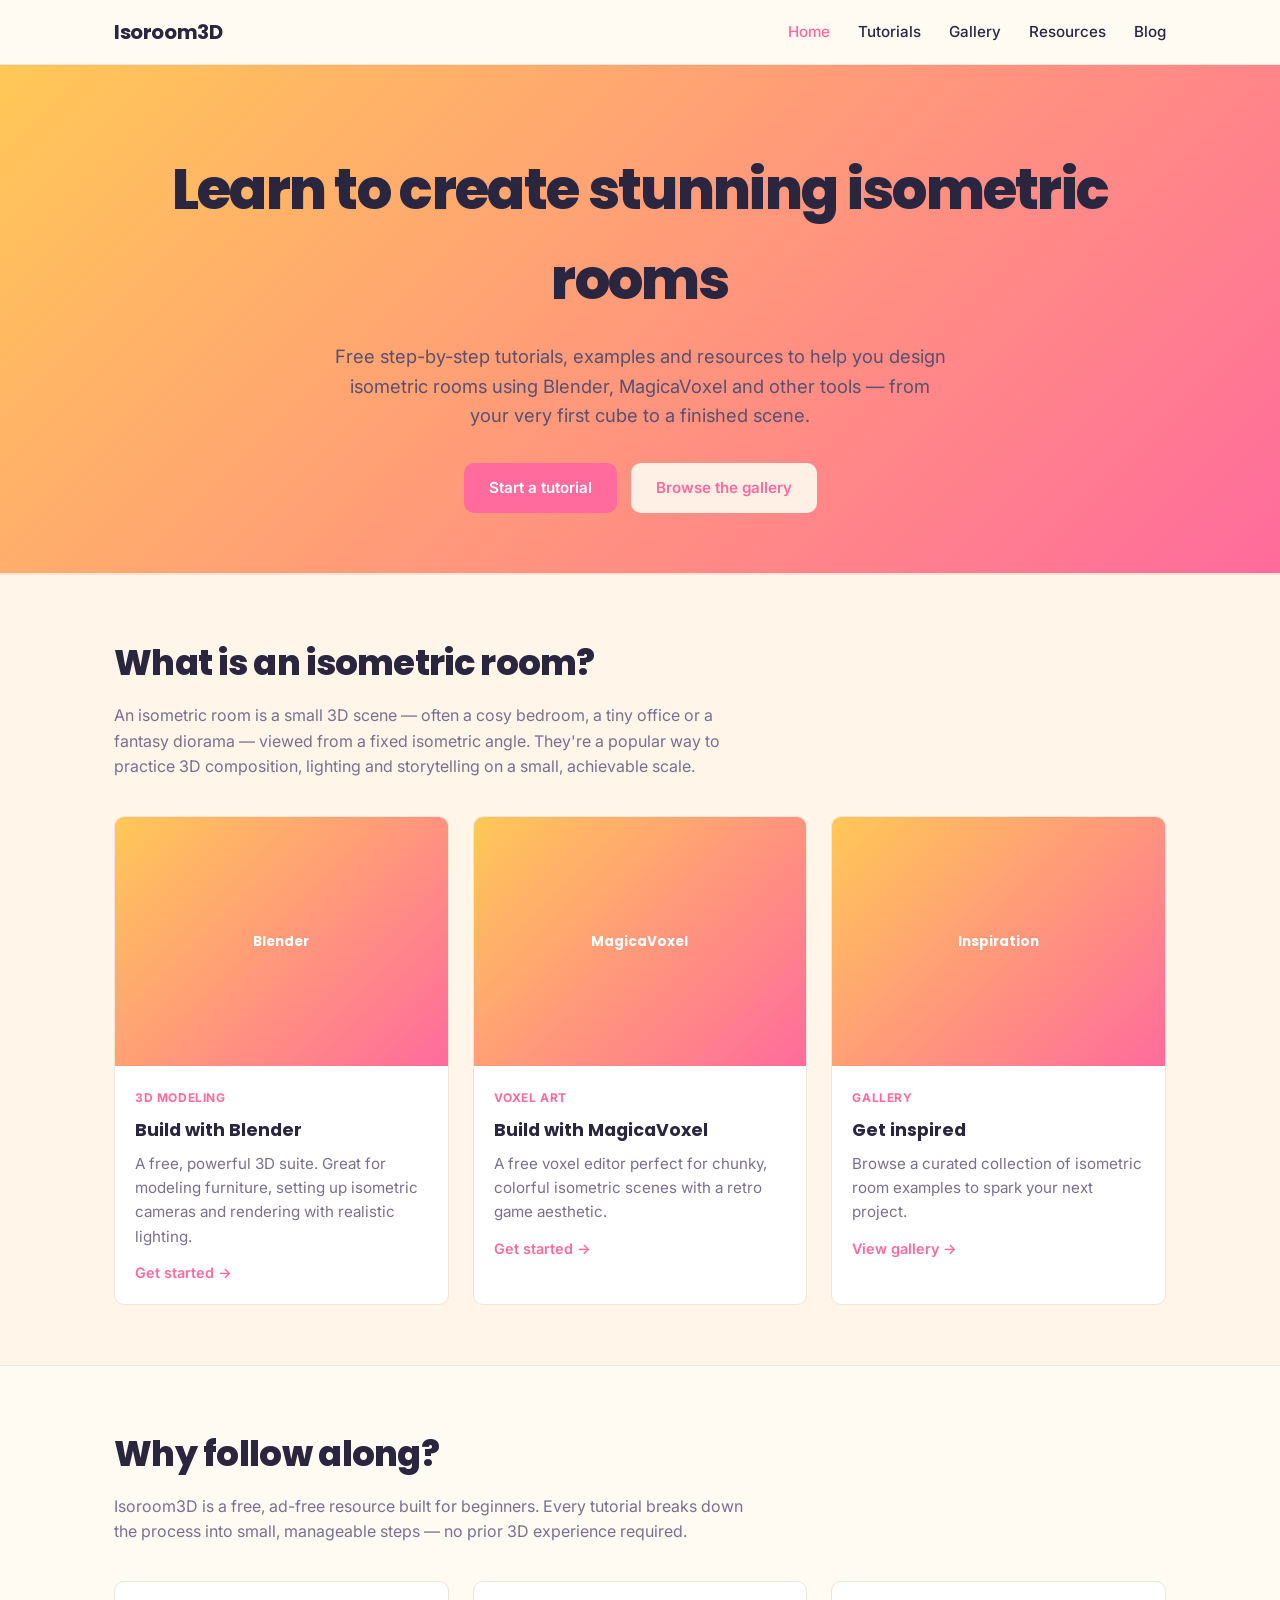
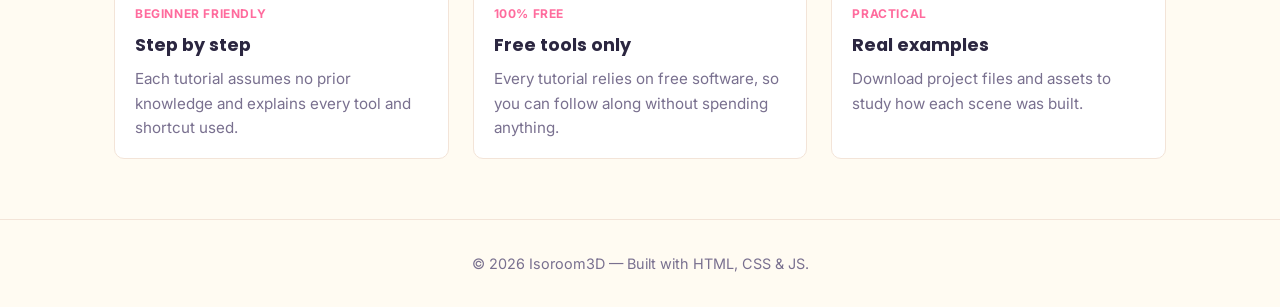
==== index.html @ b2b66908 "Initial commit: Isoroom3D static site" ====
<!DOCTYPE html>
<html lang="en">
<head>
  <meta charset="UTF-8" />
  <meta name="viewport" content="width=device-width, initial-scale=1.0" />
  <title>Isoroom3D - Learn to create isometric rooms</title>
  <meta name="description" content="Learn how to create beautiful isometric rooms using Blender, MagicaVoxel and other tools. Free tutorials, examples and resources." />
  <link rel="stylesheet" href="css/style.css" />
</head>
<body>

  <header class="site-header">
    <nav class="nav">
      <a href="index.html" class="nav__logo">Isoroom3D</a>
      <button class="nav__toggle" aria-label="Toggle navigation">&#9776;</button>
      <ul class="nav__links">
        <li><a href="index.html" class="active">Home</a></li>
        <li><a href="tutorials/index.html">Tutorials</a></li>
        <li><a href="gallery.html">Gallery</a></li>
        <li><a href="resources.html">Resources</a></li>
        <li><a href="blog.html">Blog</a></li>
      </ul>
    </nav>
  </header>

  <main>
    <section class="hero">
      <div class="container">
        <h1>Learn to create stunning isometric rooms</h1>
        <p>
          Free step-by-step tutorials, examples and resources to help you design
          isometric rooms using Blender, MagicaVoxel and other tools &mdash; from
          your very first cube to a finished scene.
        </p>
        <div class="hero__actions">
          <a href="tutorials/index.html" class="btn btn--primary">Start a tutorial</a>
          <a href="gallery.html" class="btn btn--secondary">Browse the gallery</a>
        </div>
      </div>
    </section>

    <section class="section section--alt">
      <div class="container">
        <h2>What is an isometric room?</h2>
        <p class="section__intro">
          An isometric room is a small 3D scene &mdash; often a cosy bedroom, a tiny
          office or a fantasy diorama &mdash; viewed from a fixed isometric angle.
          They're a popular way to practice 3D composition, lighting and storytelling
          on a small, achievable scale.
        </p>
        <div class="grid">
          <div class="card">
            <div class="card__media">Blender</div>
            <div class="card__body">
              <span class="card__tag">3D Modeling</span>
              <h3>Build with Blender</h3>
              <p>A free, powerful 3D suite. Great for modeling furniture, setting up isometric cameras and rendering with realistic lighting.</p>
              <a href="tutorials/blender-getting-started.html" class="card__link">Get started &rarr;</a>
            </div>
          </div>
          <div class="card">
            <div class="card__media">MagicaVoxel</div>
            <div class="card__body">
              <span class="card__tag">Voxel Art</span>
              <h3>Build with MagicaVoxel</h3>
              <p>A free voxel editor perfect for chunky, colorful isometric scenes with a retro game aesthetic.</p>
              <a href="tutorials/magicavoxel-getting-started.html" class="card__link">Get started &rarr;</a>
            </div>
          </div>
          <div class="card">
            <div class="card__media">Inspiration</div>
            <div class="card__body">
              <span class="card__tag">Gallery</span>
              <h3>Get inspired</h3>
              <p>Browse a curated collection of isometric room examples to spark your next project.</p>
              <a href="gallery.html" class="card__link">View gallery &rarr;</a>
            </div>
          </div>
        </div>
      </div>
    </section>

    <section class="section">
      <div class="container">
        <h2>Why follow along?</h2>
        <p class="section__intro">
          Isoroom3D is a free, ad-free resource built for beginners. Every tutorial
          breaks down the process into small, manageable steps &mdash; no prior 3D
          experience required.
        </p>
        <div class="grid">
          <div class="card">
            <div class="card__body">
              <span class="card__tag">Beginner friendly</span>
              <h3>Step by step</h3>
              <p>Each tutorial assumes no prior knowledge and explains every tool and shortcut used.</p>
            </div>
          </div>
          <div class="card">
            <div class="card__body">
              <span class="card__tag">100% free</span>
              <h3>Free tools only</h3>
              <p>Every tutorial relies on free software, so you can follow along without spending anything.</p>
            </div>
          </div>
          <div class="card">
            <div class="card__body">
              <span class="card__tag">Practical</span>
              <h3>Real examples</h3>
              <p>Download project files and assets to study how each scene was built.</p>
            </div>
          </div>
        </div>
      </div>
    </section>
  </main>

  <footer class="site-footer">
    <div class="container">
      <p>&copy; 2026 Isoroom3D &mdash; Built with HTML, CSS &amp; JS.</p>
    </div>
  </footer>

  <script src="js/main.js"></script>
</body>
</html>
---- css/style.css ----
/* ===========================================
   Isoroom3D - Main Stylesheet
   Minimalist, clean design
   =========================================== */

@import url('https://fonts.googleapis.com/css2?family=Poppins:wght@600;700;800&family=Inter:wght@400;500;600;700&display=swap');

:root {
  --color-bg: #fffbf2;
  --color-text: #2b2640;
  --color-text-muted: #79708f;
  --color-accent: #ff6b9d;
  --color-accent-2: #ffc857;
  --color-gradient: linear-gradient(135deg, #ffc857, #ff6b9d);
  --color-accent-light: #fff0e5;
  --color-border: #f3e4d8;
  --max-width: 1100px;
  --radius: 10px;
  --font-main: 'Inter', -apple-system, BlinkMacSystemFont, 'Segoe UI', Roboto, sans-serif;
  --font-heading: 'Poppins', var(--font-main);
}

* {
  margin: 0;
  padding: 0;
  box-sizing: border-box;
}

html {
  scroll-behavior: smooth;
}

body {
  font-family: var(--font-main);
  color: var(--color-text);
  background-color: var(--color-bg);
  line-height: 1.6;
  -webkit-font-smoothing: antialiased;
}

a {
  color: var(--color-accent);
  text-decoration: none;
}

h1, h2, h3, h4, h5, h6 {
  font-family: var(--font-heading);
}

a:hover {
  text-decoration: underline;
}

img {
  max-width: 100%;
  display: block;
}

/* Layout helpers */
.container {
  max-width: var(--max-width);
  margin: 0 auto;
  padding: 0 24px;
}

/* ===========================================
   Header / Navigation
   =========================================== */
.site-header {
  border-bottom: 1px solid var(--color-border);
  position: sticky;
  top: 0;
  background: rgba(255, 251, 242, 0.9);
  backdrop-filter: blur(6px);
  z-index: 100;
}

.nav {
  display: flex;
  align-items: center;
  justify-content: space-between;
  padding: 16px 24px;
  max-width: var(--max-width);
  margin: 0 auto;
}

.nav__logo {
  font-weight: 700;
  font-size: 1.25rem;
  color: var(--color-text);
  letter-spacing: -0.02em;
}

.nav__logo:hover {
  text-decoration: none;
}

.nav__links {
  display: flex;
  gap: 28px;
  list-style: none;
}

.nav__links a {
  color: var(--color-text);
  font-weight: 500;
  font-size: 0.95rem;
}

.nav__links a:hover,
.nav__links a.active {
  color: var(--color-accent);
  text-decoration: none;
}

.nav__logo {
  font-family: var(--font-heading);
}

.nav__toggle {
  display: none;
  background: none;
  border: none;
  font-size: 1.5rem;
  cursor: pointer;
  color: var(--color-text);
}

@media (max-width: 720px) {
  .nav__toggle {
    display: block;
  }

  .nav__links {
    display: none;
    position: absolute;
    top: 100%;
    left: 0;
    right: 0;
    background: var(--color-bg);
    flex-direction: column;
    gap: 0;
    border-bottom: 1px solid var(--color-border);
  }

  .nav__links.is-open {
    display: flex;
  }

  .nav__links a {
    padding: 14px 24px;
    border-top: 1px solid var(--color-border);
  }
}

/* ===========================================
   Hero
   =========================================== */
.hero {
  padding: 80px 0 60px;
  text-align: center;
  background: var(--color-gradient);
  border-bottom: 1px solid var(--color-border);
}

.hero h1 {
  font-size: clamp(2.2rem, 5vw, 3.5rem);
  font-weight: 800;
  letter-spacing: -0.03em;
  margin-bottom: 18px;
}

.hero p {
  font-size: 1.15rem;
  color: #5a4f6e;
  max-width: 620px;
  margin: 0 auto 32px;
}

.hero__actions {
  display: flex;
  gap: 14px;
  justify-content: center;
  flex-wrap: wrap;
}

/* ===========================================
   Buttons
   =========================================== */
.btn {
  display: inline-block;
  padding: 12px 24px;
  border-radius: var(--radius);
  font-weight: 600;
  font-size: 0.95rem;
  transition: all 0.15s ease;
  border: 1px solid transparent;
}

.btn:hover {
  text-decoration: none;
}

.btn--primary {
  background: var(--color-accent);
  color: #fff;
}

.btn--primary:hover {
  background: #ff4f8c;
  box-shadow: 0 10px 24px -12px rgba(255, 107, 157, 0.6);
}

.btn--secondary {
  background: var(--color-accent-light);
  color: var(--color-accent);
}

.btn--secondary:hover {
  background: #ffe2cf;
}

/* ===========================================
   Sections
   =========================================== */
.section {
  padding: 60px 0;
}

.section--alt {
  background: #fff5e8;
  border-top: 1px solid var(--color-border);
  border-bottom: 1px solid var(--color-border);
}

.section h2 {
  font-size: clamp(1.6rem, 3vw, 2.2rem);
  font-weight: 800;
  letter-spacing: -0.02em;
  margin-bottom: 12px;
}

.section__intro {
  color: var(--color-text-muted);
  max-width: 640px;
  margin-bottom: 36px;
}

/* ===========================================
   Cards grid
   =========================================== */
.grid {
  display: grid;
  grid-template-columns: repeat(auto-fit, minmax(260px, 1fr));
  gap: 24px;
}

.card {
  border: 1px solid var(--color-border);
  border-radius: var(--radius);
  overflow: hidden;
  transition: transform 0.15s ease, box-shadow 0.15s ease;
  background: #fff;
}

.card:hover {
  transform: translateY(-3px);
  box-shadow: 0 12px 24px -16px rgba(255, 107, 157, 0.35);
}

.card__media {
  aspect-ratio: 4 / 3;
  background: var(--color-gradient);
  display: flex;
  align-items: center;
  justify-content: center;
  color: #fff;
  font-size: 0.85rem;
  font-weight: 700;
  font-family: var(--font-heading);
  text-align: center;
}

.card__body {
  padding: 18px 20px;
}

.card__tag {
  display: inline-block;
  font-size: 0.75rem;
  font-weight: 700;
  text-transform: uppercase;
  letter-spacing: 0.05em;
  color: var(--color-accent);
  margin-bottom: 8px;
}

.card__body h3 {
  font-size: 1.1rem;
  margin-bottom: 8px;
}

.card__body p {
  color: var(--color-text-muted);
  font-size: 0.95rem;
}

.card__link {
  display: inline-block;
  margin-top: 12px;
  font-weight: 600;
  font-size: 0.9rem;
}

/* ===========================================
   Tutorial / article content
   =========================================== */
.article {
  padding: 50px 0 80px;
}

.article__header {
  margin-bottom: 32px;
}

.article__header h1 {
  font-size: clamp(1.8rem, 4vw, 2.6rem);
  font-weight: 800;
  letter-spacing: -0.02em;
  margin-bottom: 10px;
}

.article__meta {
  color: var(--color-text-muted);
  font-size: 0.9rem;
}

.article__body h2 {
  font-size: 1.4rem;
  margin: 36px 0 12px;
}

.article__body h3 {
  font-size: 1.15rem;
  margin: 24px 0 10px;
}

.article__body p {
  margin-bottom: 16px;
}

.article__body ul,
.article__body ol {
  margin: 0 0 16px 24px;
}

.article__body li {
  margin-bottom: 6px;
}

.article__body img {
  border-radius: var(--radius);
  border: 1px solid var(--color-border);
  margin: 16px 0;
}

.article__body pre {
  background: #f7f1e8;
  border: 1px solid var(--color-border);
  border-radius: var(--radius);
  padding: 16px;
  overflow-x: auto;
  font-size: 0.85rem;
  margin: 16px 0;
}

.article__body code {
  background: #f7f1e8;
  padding: 2px 6px;
  border-radius: 4px;
  font-size: 0.9em;
}

.callout {
  background: var(--color-accent-light);
  border-left: 4px solid var(--color-accent-2);
  border-radius: var(--radius);
  padding: 16px 20px;
  margin: 20px 0;
  font-size: 0.95rem;
}

/* ===========================================
   Resource list
   =========================================== */
.resource-list {
  list-style: none;
  display: flex;
  flex-direction: column;
  gap: 14px;
}

.resource-list li {
  border: 1px solid var(--color-border);
  border-radius: var(--radius);
  padding: 16px 20px;
}

.resource-list h3 {
  font-size: 1rem;
  margin-bottom: 4px;
}

.resource-list p {
  color: var(--color-text-muted);
  font-size: 0.9rem;
}

/* ===========================================
   Footer
   =========================================== */
.site-footer {
  border-top: 1px solid var(--color-border);
  padding: 32px 0;
  text-align: center;
  color: var(--color-text-muted);
  font-size: 0.9rem;
}

.site-footer a {
  color: var(--color-text-muted);
}
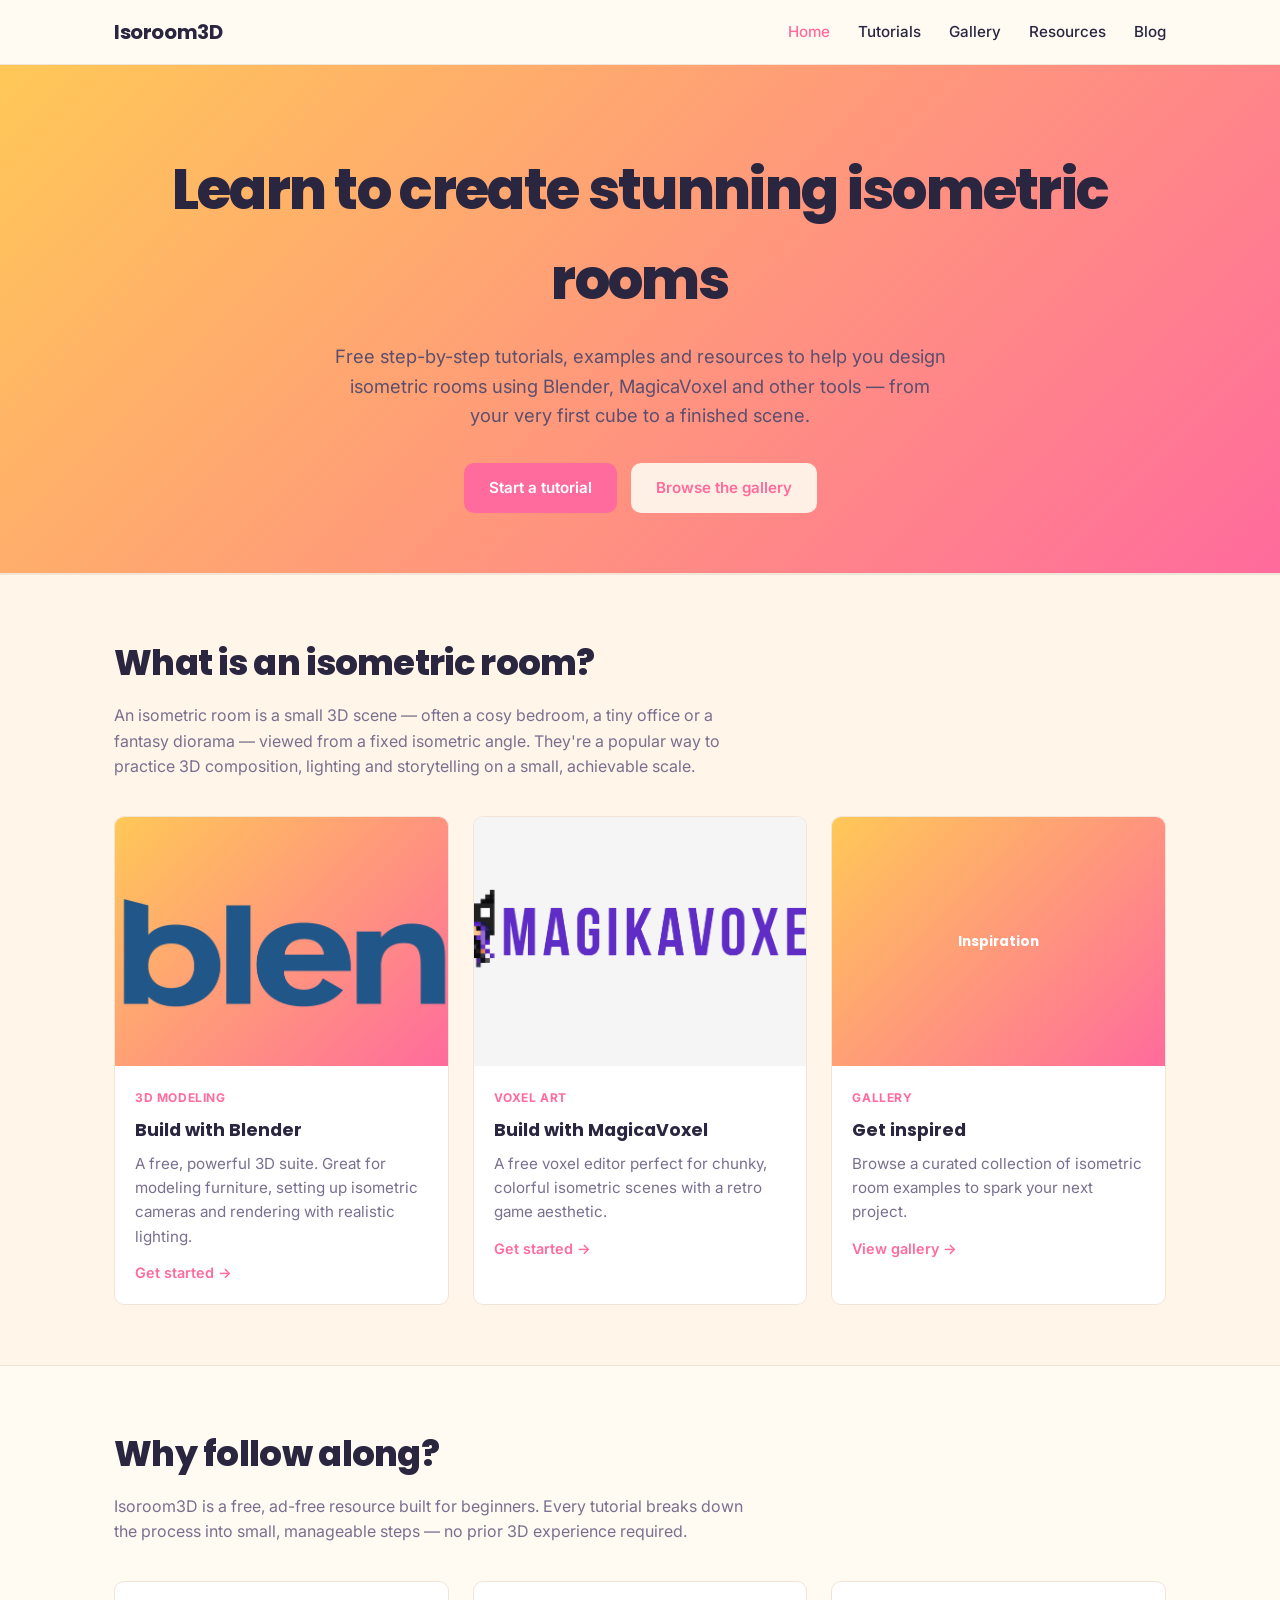
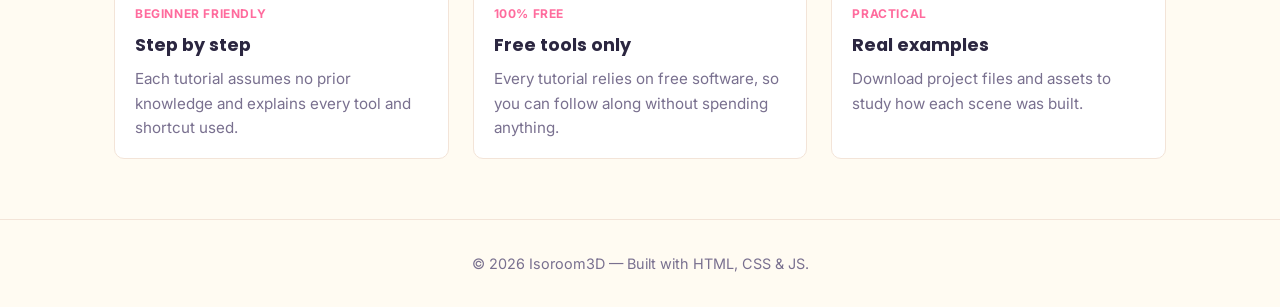
==== commit 1a7c0392: "Replace Blender/MagicaVoxel card text with logo images on homepage" ====
--- a/index.html
+++ b/index.html
@@ -50,7 +50,9 @@
         </p>
         <div class="grid">
           <div class="card">
-            <div class="card__media">Blender</div>
+            <div class="card__media">
+              <img src="images/home-blender.png" alt="Blender logo" loading="lazy" />
+            </div>
             <div class="card__body">
               <span class="card__tag">3D Modeling</span>
               <h3>Build with Blender</h3>
@@ -59,7 +61,9 @@
             </div>
           </div>
           <div class="card">
-            <div class="card__media">MagicaVoxel</div>
+            <div class="card__media">
+              <img src="images/home-magicavoxel.png" alt="MagicaVoxel logo" loading="lazy" />
+            </div>
             <div class="card__body">
               <span class="card__tag">Voxel Art</span>
               <h3>Build with MagicaVoxel</h3>
--- a/css/style.css
+++ b/css/style.css
@@ -48,7 +48,7 @@
 }
 
 a:hover {
-  text-decoration: underline;
+  color: #ff4f8c;
 }
 
 img {
@@ -256,11 +256,14 @@
 }
 
 .card {
+  display: block;
   border: 1px solid var(--color-border);
   border-radius: var(--radius);
   overflow: hidden;
   transition: transform 0.15s ease, box-shadow 0.15s ease;
   background: #fff;
+  color: inherit;
+  text-decoration: none;
 }
 
 .card:hover {
@@ -279,6 +282,20 @@
   font-weight: 700;
   font-family: var(--font-heading);
   text-align: center;
+  overflow: hidden;
+}
+
+.card__media img {
+  width: 100%;
+  height: 100%;
+  object-fit: cover;
+}
+
+.card__credit {
+  display: block;
+  margin-top: 8px;
+  color: var(--color-text-muted);
+  font-size: 0.8rem;
 }
 
 .card__body {
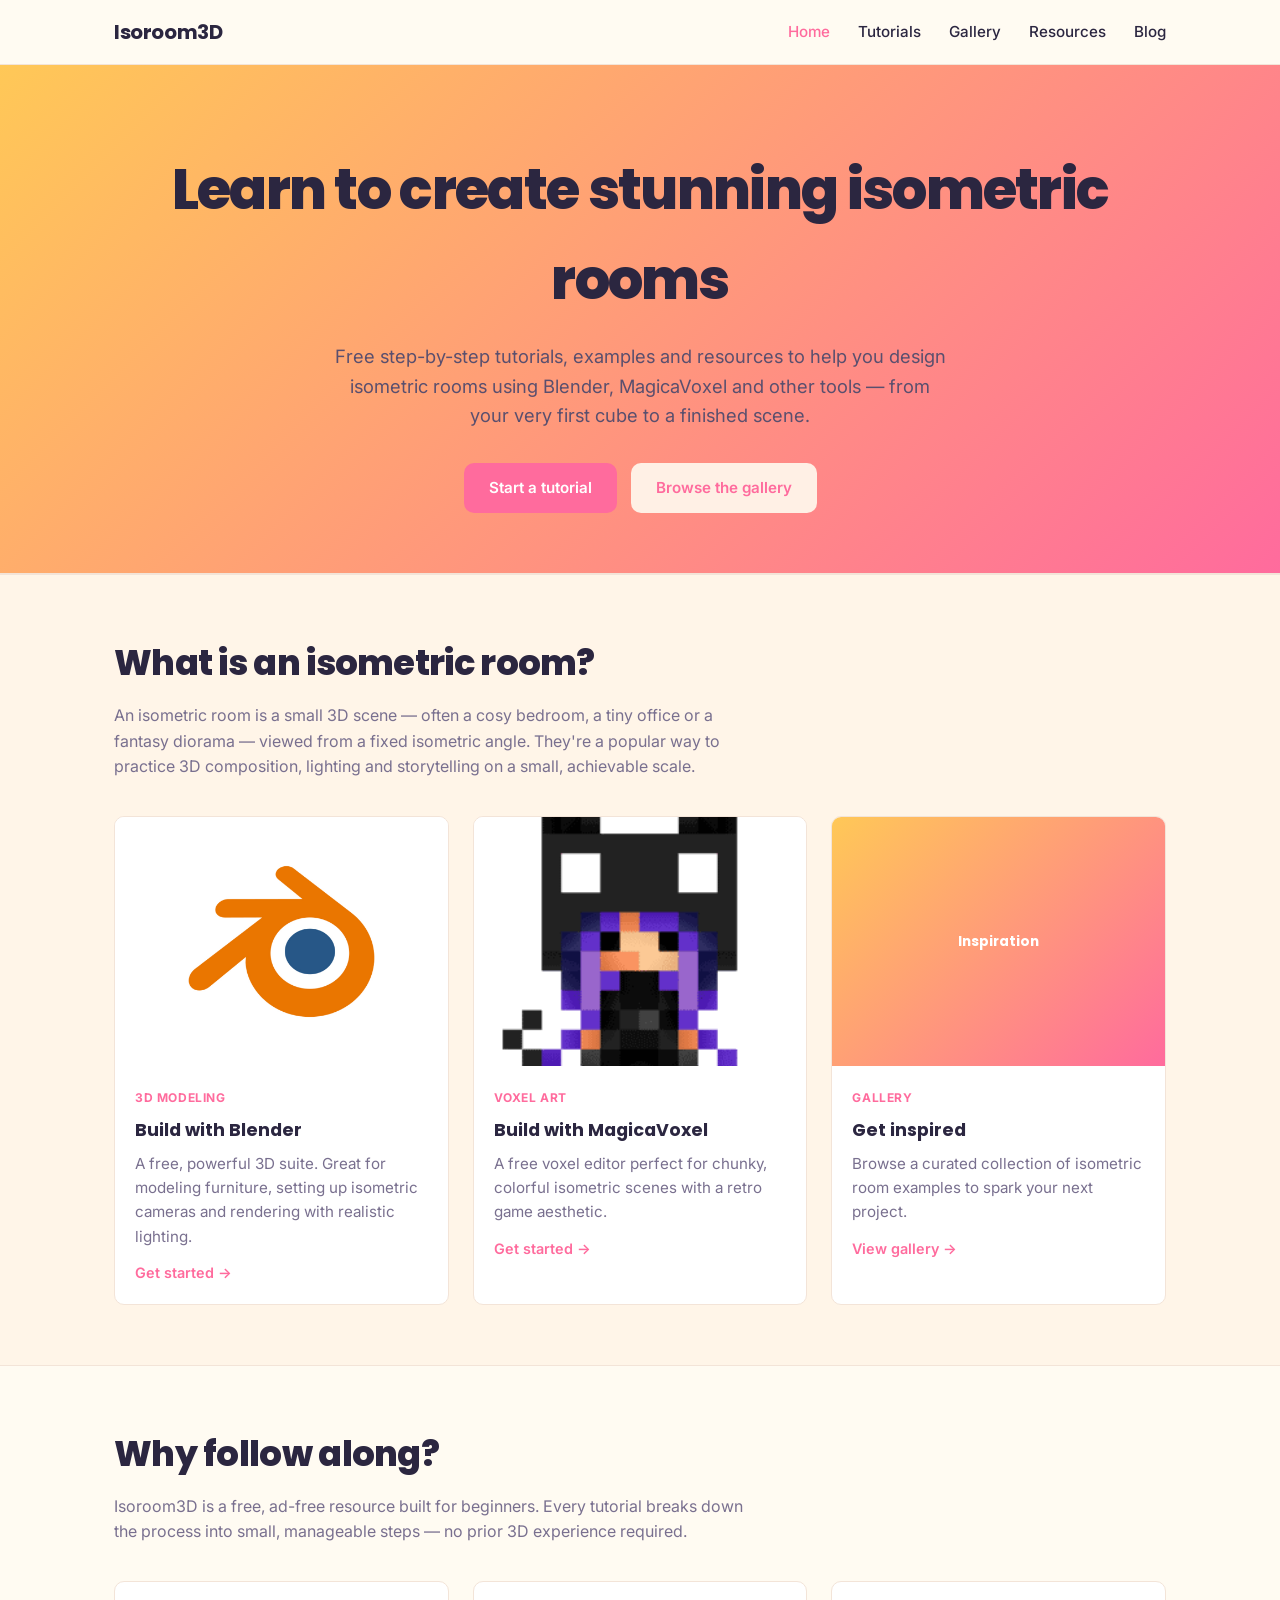
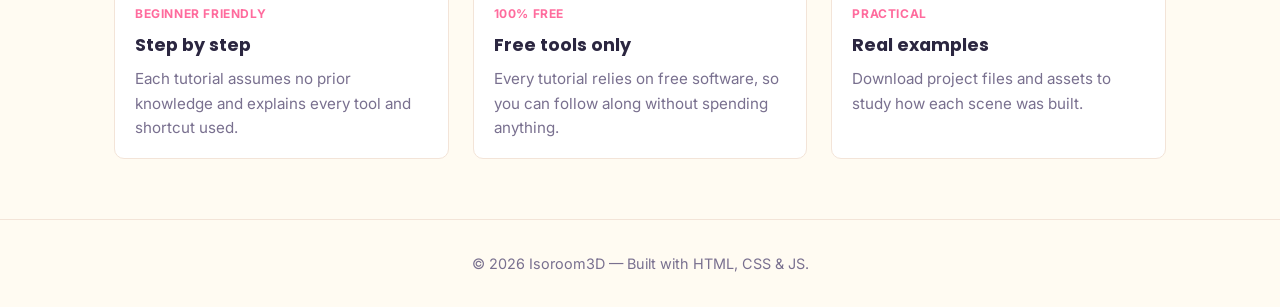
==== commit 96a72202: "Update homepage Blender and MagicaVoxel logos Use a white-background Blender logo (jpg) and flatten " ====
--- a/index.html
+++ b/index.html
@@ -51,7 +51,7 @@
         <div class="grid">
           <div class="card">
             <div class="card__media">
-              <img src="images/home-blender.png" alt="Blender logo" loading="lazy" />
+              <img src="images/home-blender.jpg" alt="Blender logo" loading="lazy" />
             </div>
             <div class="card__body">
               <span class="card__tag">3D Modeling</span>
@@ -59,6 +59,7 @@
               <p>A free, powerful 3D suite. Great for modeling furniture, setting up isometric cameras and rendering with realistic lighting.</p>
               <a href="tutorials/blender-getting-started.html" class="card__link">Get started &rarr;</a>
             </div>
+            <a href="tutorials/blender-getting-started.html" class="card__link-overlay" aria-hidden="true" tabindex="-1"></a>
           </div>
           <div class="card">
             <div class="card__media">
@@ -70,6 +71,7 @@
               <p>A free voxel editor perfect for chunky, colorful isometric scenes with a retro game aesthetic.</p>
               <a href="tutorials/magicavoxel-getting-started.html" class="card__link">Get started &rarr;</a>
             </div>
+            <a href="tutorials/magicavoxel-getting-started.html" class="card__link-overlay" aria-hidden="true" tabindex="-1"></a>
           </div>
           <div class="card">
             <div class="card__media">Inspiration</div>
@@ -79,6 +81,7 @@
               <p>Browse a curated collection of isometric room examples to spark your next project.</p>
               <a href="gallery.html" class="card__link">View gallery &rarr;</a>
             </div>
+            <a href="gallery.html" class="card__link-overlay" aria-hidden="true" tabindex="-1"></a>
           </div>
         </div>
       </div>
--- a/css/style.css
+++ b/css/style.css
@@ -257,6 +257,7 @@
 
 .card {
   display: block;
+  position: relative;
   border: 1px solid var(--color-border);
   border-radius: var(--radius);
   overflow: hidden;
@@ -269,6 +270,12 @@
 .card:hover {
   transform: translateY(-3px);
   box-shadow: 0 12px 24px -16px rgba(255, 107, 157, 0.35);
+}
+
+.card__link-overlay {
+  position: absolute;
+  inset: 0;
+  z-index: 1;
 }
 
 .card__media {
@@ -323,6 +330,8 @@
 }
 
 .card__link {
+  position: relative;
+  z-index: 2;
   display: inline-block;
   margin-top: 12px;
   font-weight: 600;
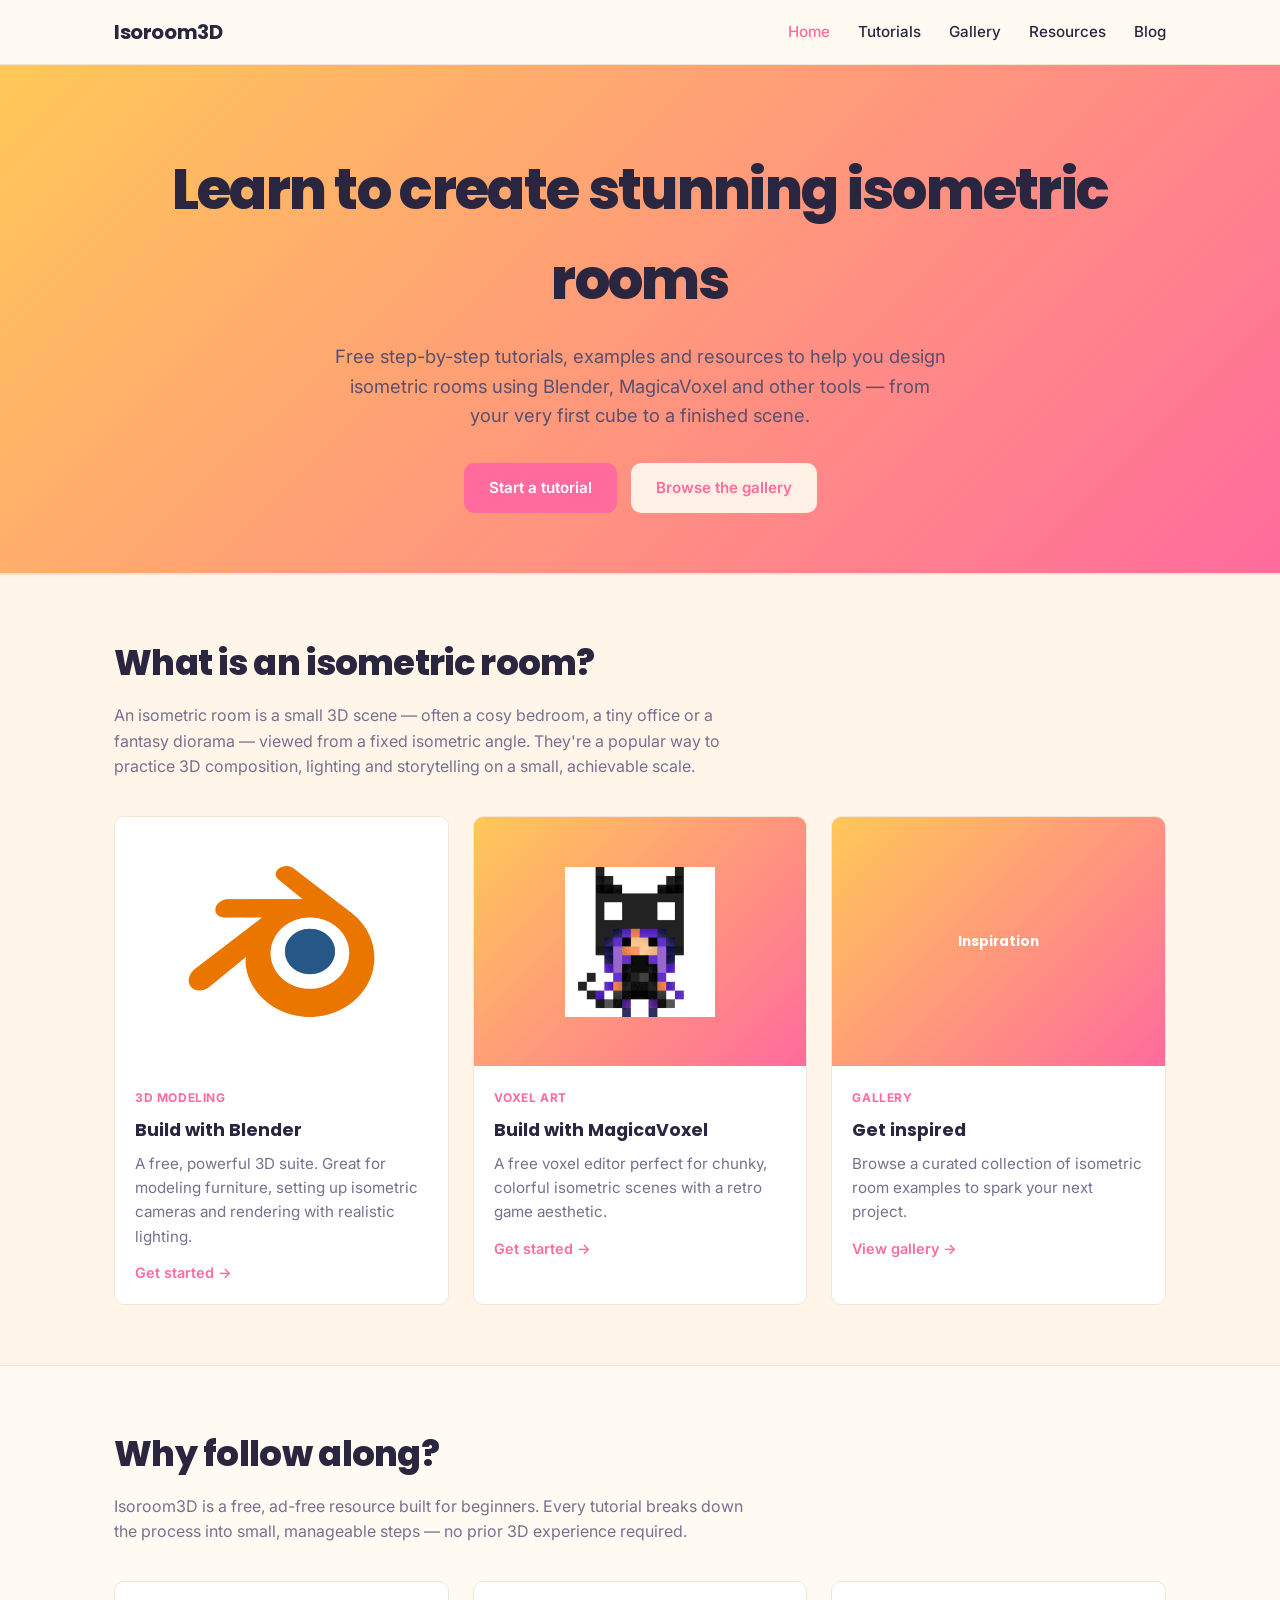
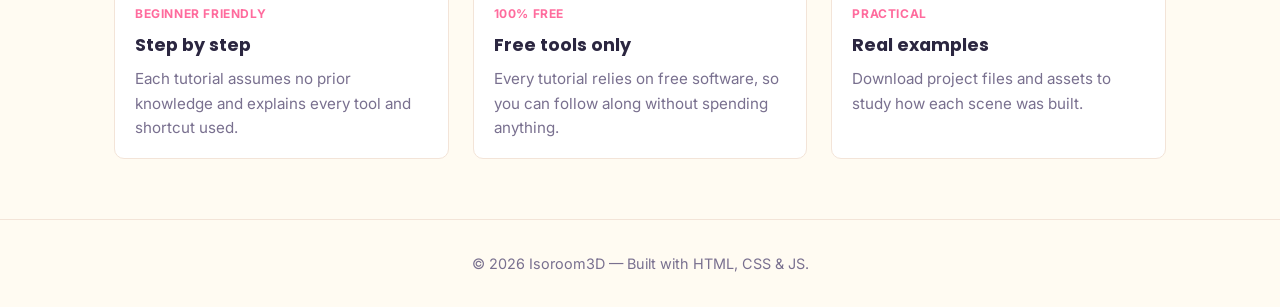
==== commit 07c9ff10: "Shrink MagicaVoxel logo on homepage card" ====
--- a/index.html
+++ b/index.html
@@ -62,7 +62,7 @@
             <a href="tutorials/blender-getting-started.html" class="card__link-overlay" aria-hidden="true" tabindex="-1"></a>
           </div>
           <div class="card">
-            <div class="card__media">
+            <div class="card__media card__media--logo">
               <img src="images/home-magicavoxel.png" alt="MagicaVoxel logo" loading="lazy" />
             </div>
             <div class="card__body">
--- a/css/style.css
+++ b/css/style.css
@@ -298,6 +298,12 @@
   object-fit: cover;
 }
 
+.card__media--logo img {
+  width: 60%;
+  height: 60%;
+  object-fit: contain;
+}
+
 .card__credit {
   display: block;
   margin-top: 8px;
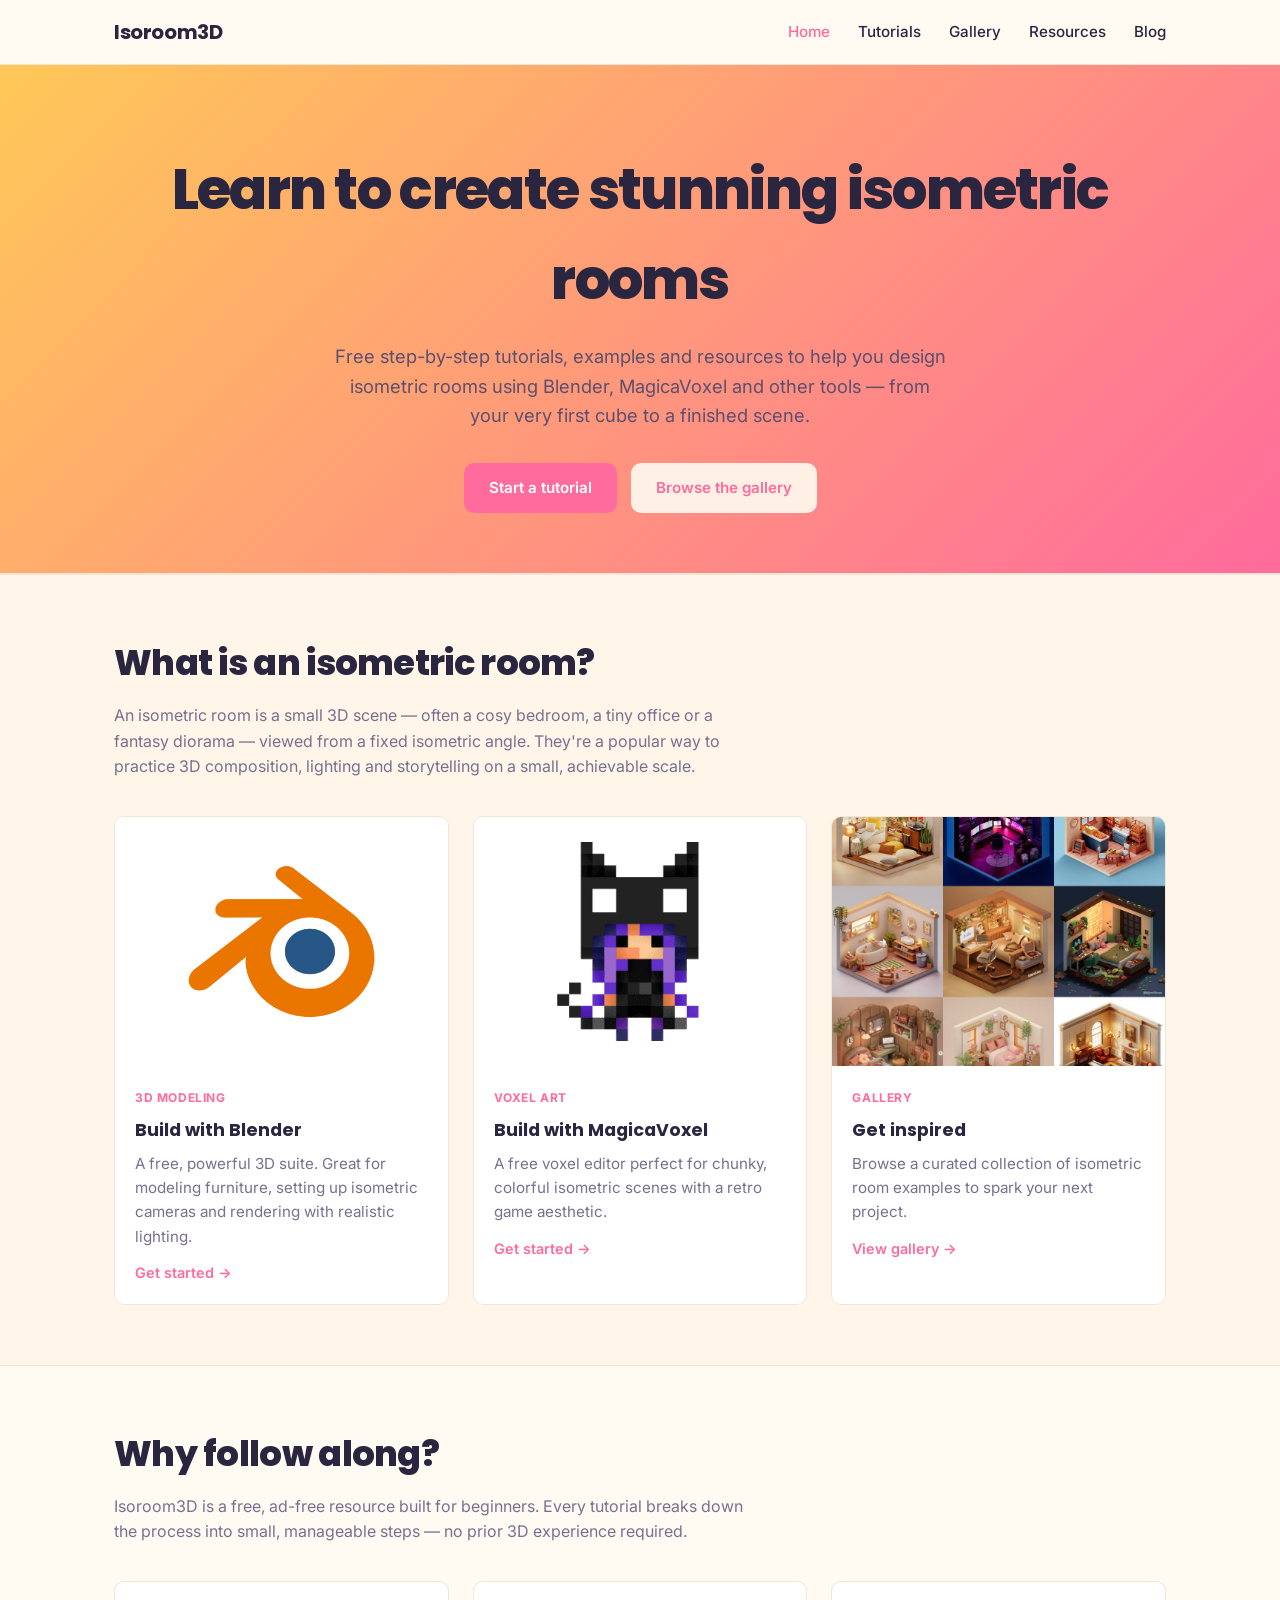
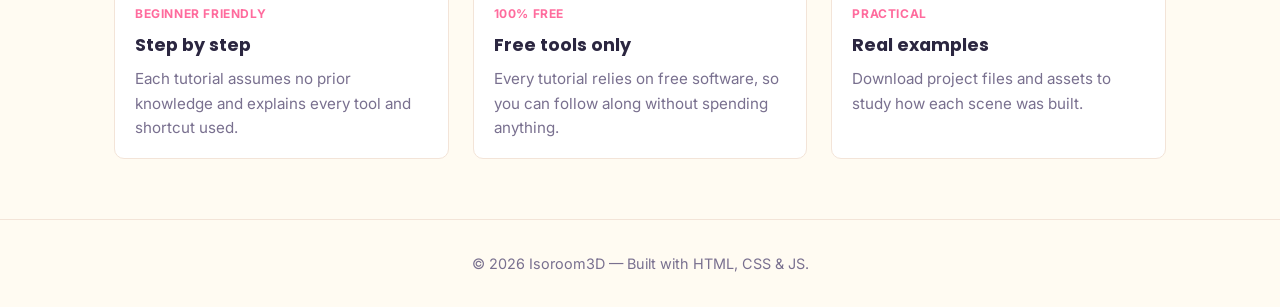
==== commit fdcc6cf3: "Add gallery collage to homepage Get inspired card" ====
--- a/index.html
+++ b/index.html
@@ -74,7 +74,9 @@
             <a href="tutorials/magicavoxel-getting-started.html" class="card__link-overlay" aria-hidden="true" tabindex="-1"></a>
           </div>
           <div class="card">
-            <div class="card__media">Inspiration</div>
+            <div class="card__media">
+              <img src="images/home-gallery-collage.jpg" alt="Collage of isometric room examples from the gallery" loading="lazy" />
+            </div>
             <div class="card__body">
               <span class="card__tag">Gallery</span>
               <h3>Get inspired</h3>
--- a/css/style.css
+++ b/css/style.css
@@ -298,9 +298,13 @@
   object-fit: cover;
 }
 
+.card__media--logo {
+  background: #fff;
+}
+
 .card__media--logo img {
-  width: 60%;
-  height: 60%;
+  width: 80%;
+  height: 80%;
   object-fit: contain;
 }
 
